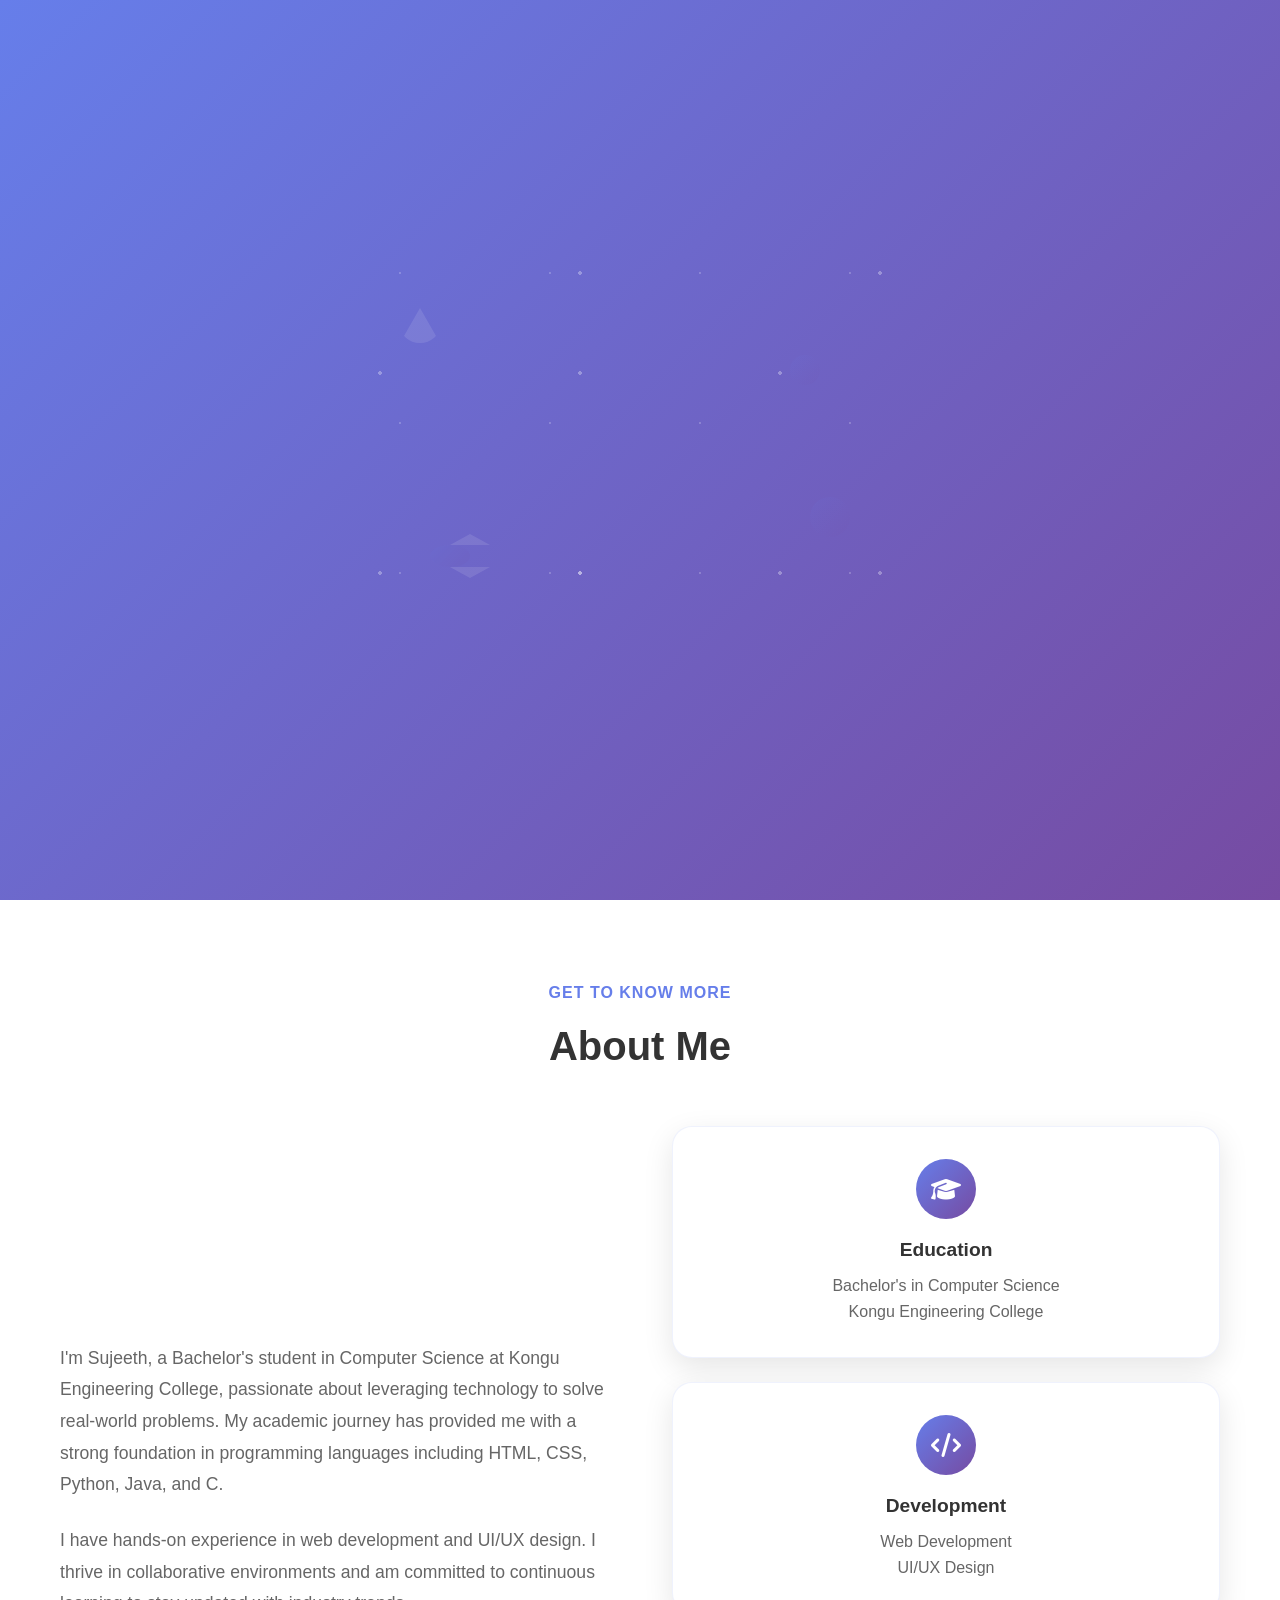
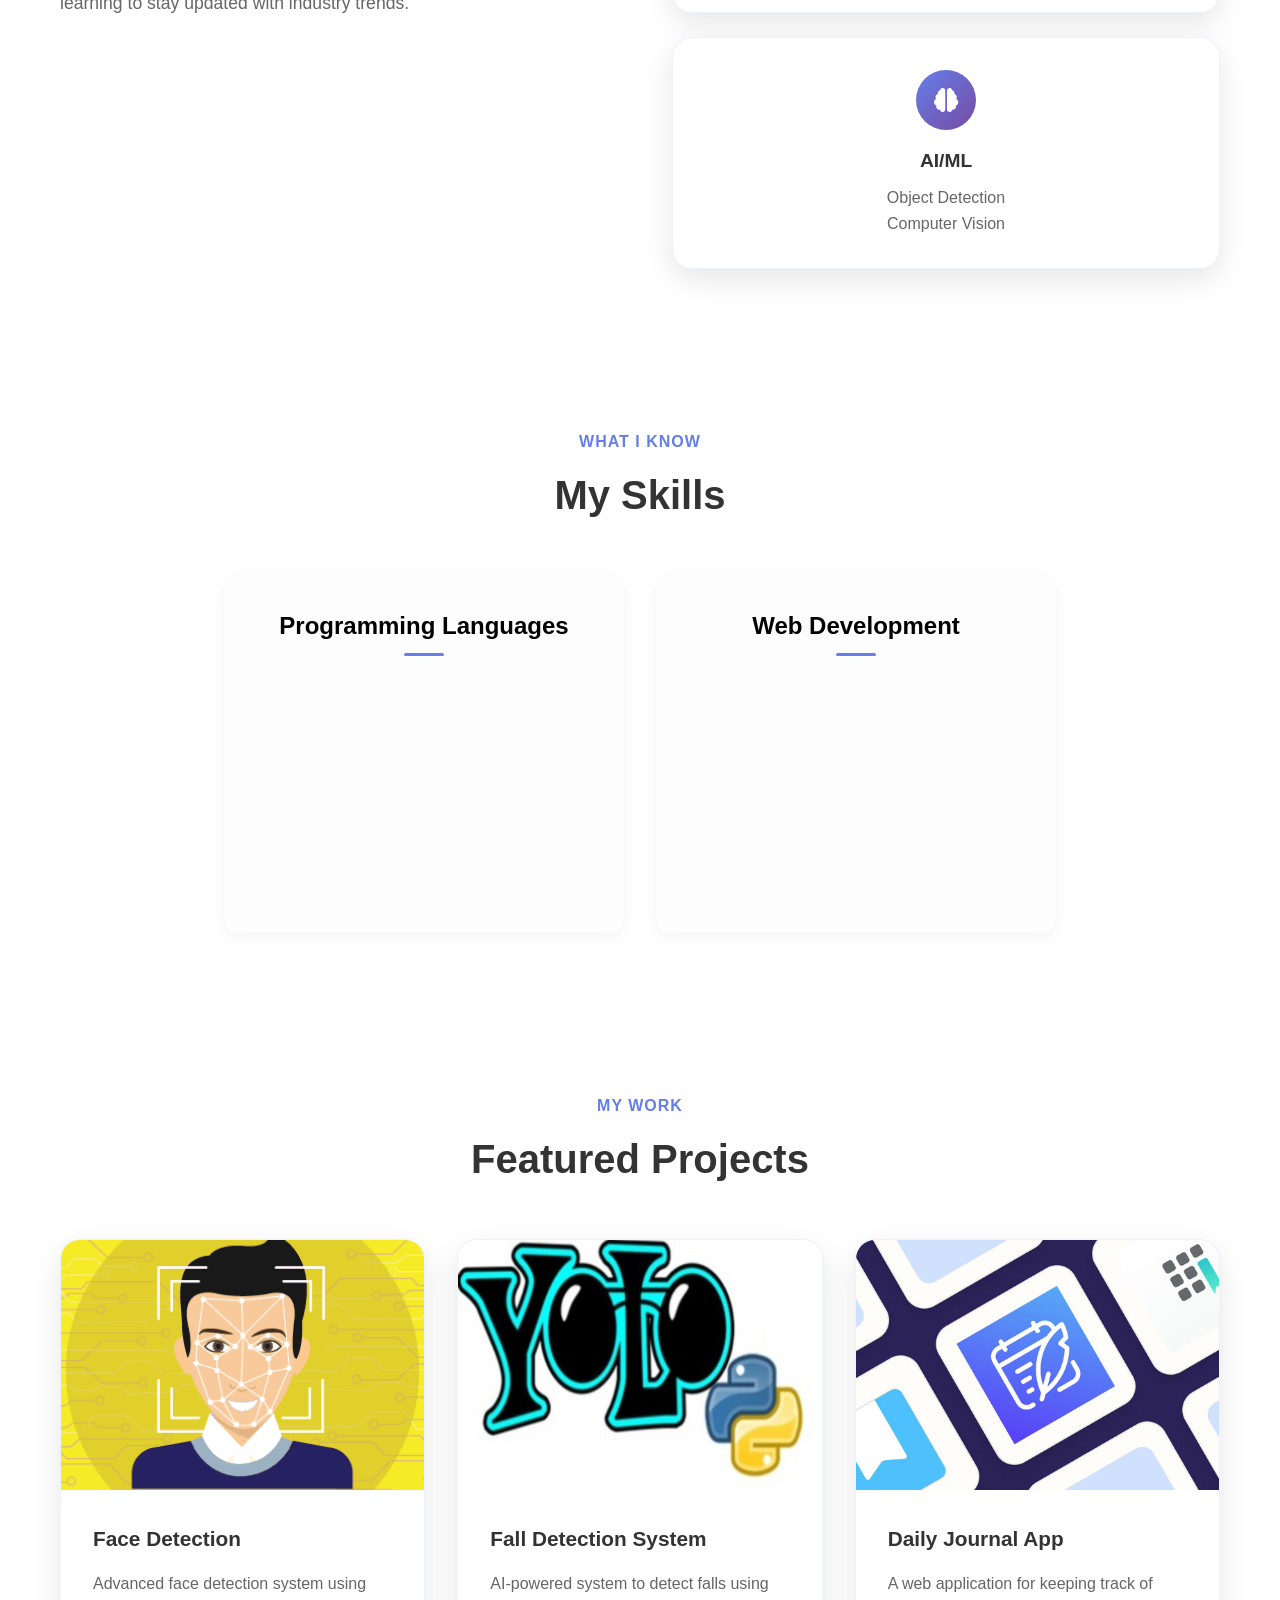
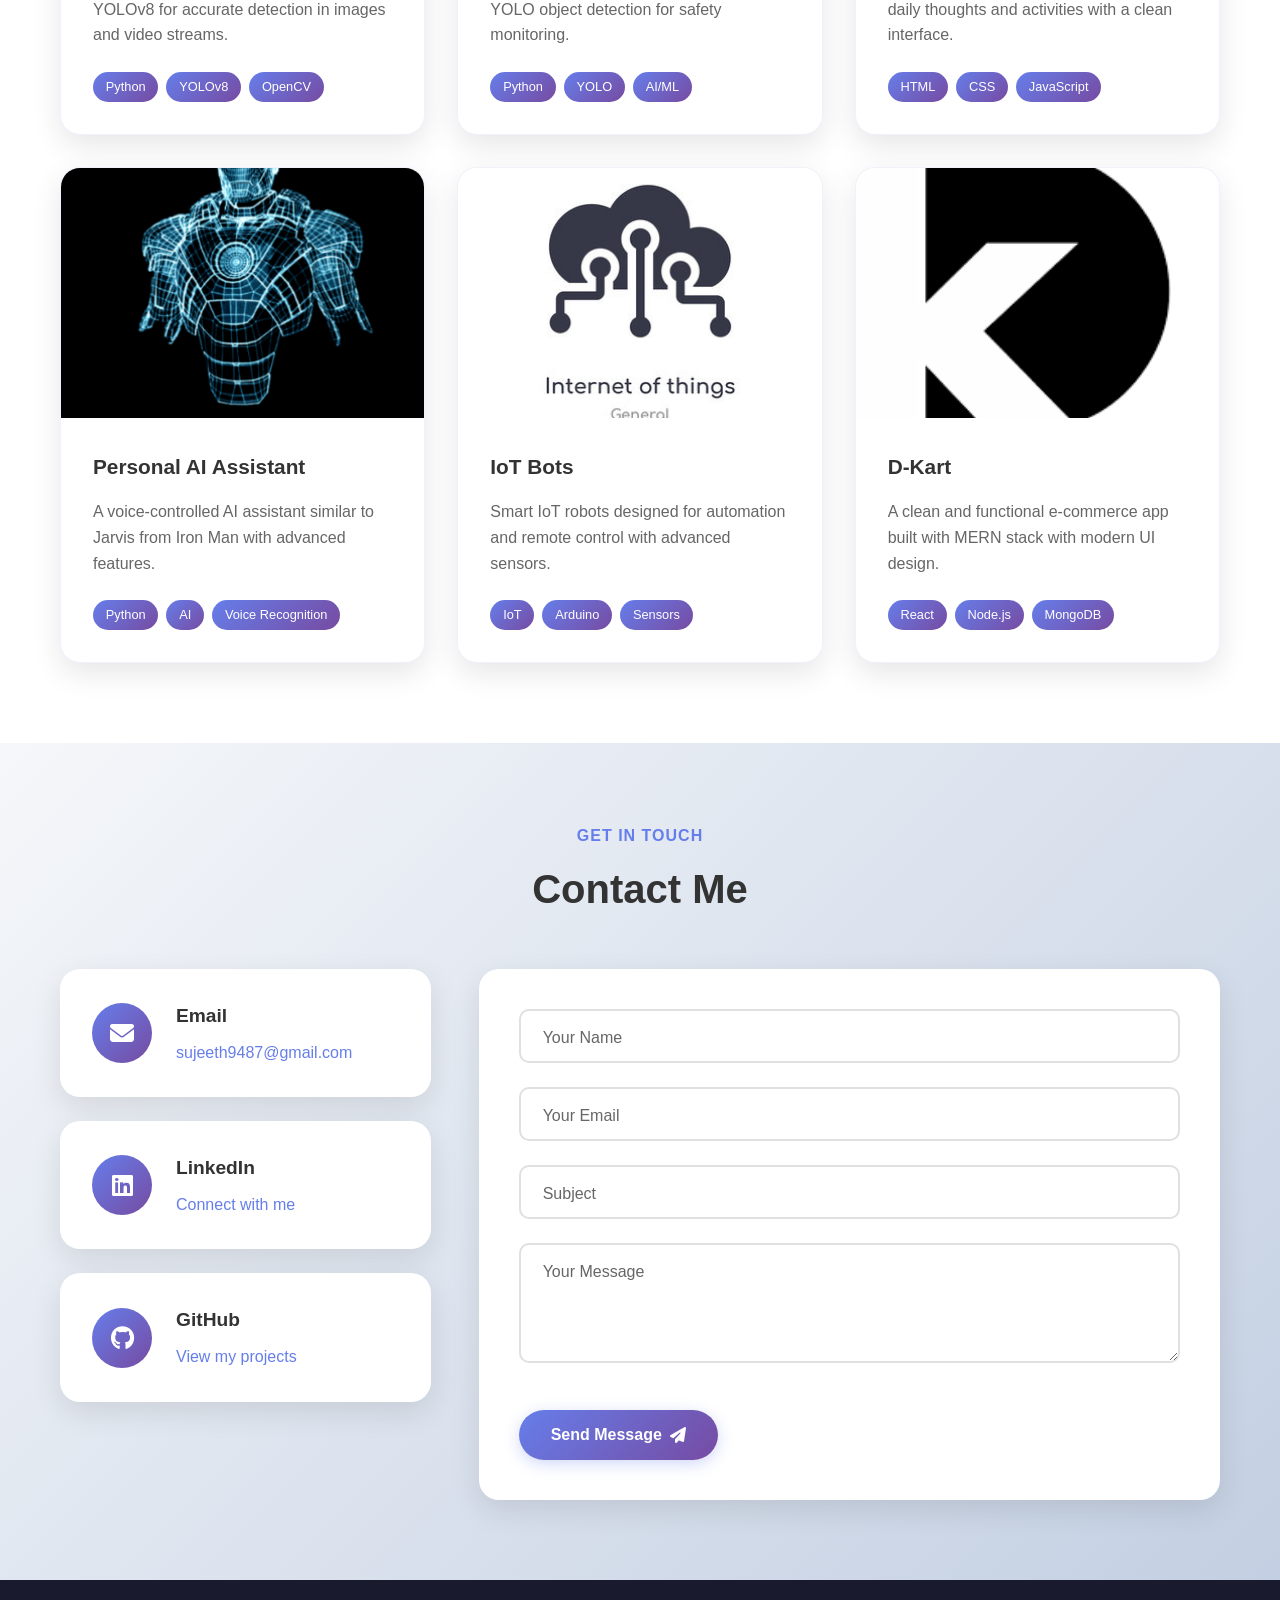
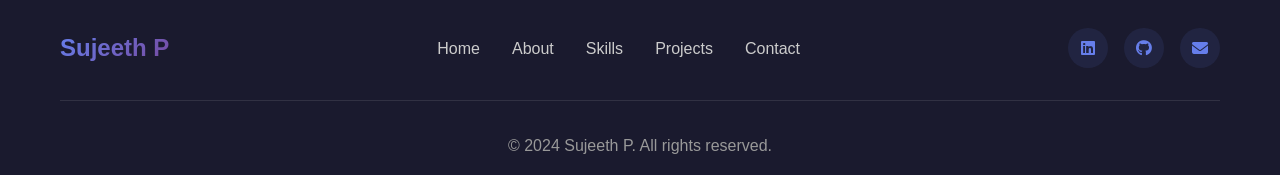
==== index_new.html @ c5cfa04b "UI modulation" ====
<!DOCTYPE html>
<html lang="en">
<head>
    <meta charset="UTF-8">
    <meta name="viewport" content="width=device-width, initial-scale=1.0">
    <title>Sujeeth P - Portfolio</title>
    <link href="https://cdnjs.cloudflare.com/ajax/libs/font-awesome/6.5.1/css/all.min.css" rel="stylesheet">
    <link href="https://cdnjs.cloudflare.com/ajax/libs/aos/2.3.4/aos.css" rel="stylesheet">
    <link rel="stylesheet" href="style_new.css">
</head>
<body>
    <!-- Enhanced Loading Screen -->
    <div class="loading-screen" id="loadingScreen">
        <div class="loader-container">
            <!-- Animated Background -->
            <div class="loader-bg">
                <div class="floating-particles"></div>
                <div class="geometric-shapes">
                    <div class="shape triangle"></div>
                    <div class="shape circle"></div>
                    <div class="shape square"></div>
                    <div class="shape hexagon"></div>
                </div>
            </div>
            
            <!-- Main Content -->
            <div class="loader-content">
                <!-- Profile Image with Animation -->
                <div class="loader-avatar">
                    <!-- <div class="avatar-ring"></div> -->
                    <div class="avatar-container">
                        <!-- <img src="https://camo.githubusercontent.com/4d9f5ecceb711eec6e2018f38a5677dc657c9738d4a65ba3b928c41c0a45b439/68747470733a2f2f6d69726f2e6d656469756d2e636f6d2f6d61782f313336302f302a37513379765349765f7430696f4a2d5a2e676966" alt="Sujeeth" class="avatar-img"> -->
                        <!-- <div class="avatar-glow"></div> -->
                    </div>
                </div>
                
                <!-- Typing Animation -->
                <div class="typing-container">
                    <div class="typing-line" data-text="Hello World!, I'm Sujeeth">
                        <span class="typed-text"></span>
                        <!-- <span class="cursor">|</span> -->
                    </div>
                    <!-- <div class="typing-line" data-text="I'm Sujeeth P">
                        <span class="typed-text"></span>
                        <span class="cursor"></span>
                    </div>
                    <div class="typing-line" data-text="Full Stack Developer & AI Enthusiast">
                        <span class="typed-text"></span>
                        <span class="cursor">|</span>
                    </div> -->
                </div>
                
                <!-- Progress Section -->
                <div class="loading-progress">
                    <div class="progress-text">
                        <span id="progressText">Initializing...</span>
                        <span id="progressPercent">0%</span>
                    </div>
                    <div class="progress-bar">
                        <div class="progress-fill" id="progressFill"></div>
                        <div class="progress-glow"></div>
                    </div>
                    <div class="loading-dots">
                        <span class="dot"></span>
                        <span class="dot"></span>
                        <span class="dot"></span>
                    </div>
                </div>
                
                <!-- Skills Preview -->
                <div class="skills-preview">
                    <div class="skill-item" data-delay="1000">
                        <!-- <i class="fab fa-react"></i>
                        <span>React</span> -->
                    </div>
                    <div class="skill-item" data-delay="1200">
                        <!-- <i class="fab fa-node-js"></i>
                        <span>Node.js</span> -->
                    </div>
                    <div class="skill-item" data-delay="1400">
                        <!-- <i class="fab fa-python"></i>
                        <span>Python</span> -->
                    </div>
                    <div class="skill-item" data-delay="1600">
                        <!-- <i class="fas fa-brain"></i>
                        <span>AI/ML</span> -->
                    </div>
                </div>
            </div>
            
            <!-- Enter Button - Removed for auto-redirect -->
            <!-- <div class="enter-button" id="enterButton">
                <button class="enter-btn">
                    <span>Enter Portfolio</span>
                    <i class="fas fa-arrow-right"></i>
                </button>
            </div> -->
        </div>
    </div>

    <!-- Navigation -->
    <nav class="navbar" id="navbar">
        <div class="nav-container">
            <div class="nav-logo">
                <span class="logo-text">Sujeeth</span>
               
            </div>
            <div class="nav-menu" id="navMenu">
                <a href="#home" class="nav-link active">Home</a>
                <a href="#about" class="nav-link">About</a>
                <a href="#skills" class="nav-link">Skills</a>
                <a href="#projects" class="nav-link">Projects</a>
                <a href="#contact" class="nav-link">Contact</a>
            </div>
            <div class="hamburger" id="hamburger">
                <span></span>
                <span></span>
                <span></span>
            </div>
        </div>
    </nav>

    <!-- Hero Section -->
    <section id="home" class="hero">
        <div class="hero-container">
            <div class="hero-content" data-aos="fade-up" data-aos-duration="1000">
                <h1 class="hero-title">
                    <span class="greeting">Hello, I'm</span>
                    <span class="name">Sujeeth P</span>
                </h1>
                <div class="hero-subtitle">
                    <span class="typed-text">I am a </span>
                    <span class="typewriter" id="typewriter"></span>
                </div>
                <p class="hero-description">
                    Computer technology  Student at Kongu Engineering College, passionate about technology 
                    to solve real-world problems through innovative web development and AI solutions.
                </p>
                <div class="hero-buttons">
                    <a href="assets/SujeethResume.pdf" target="_blank" class="btn btn-primary">
                        <i class="fas fa-download"></i>
                        Download Resume
                    </a>
                    <a href="#contact" class="btn btn-secondary">
                        <i class="fas fa-envelope"></i>
                        Get In Touch
                    </a>
                </div>
                <div class="hero-social">
                    <a href="https://www.linkedin.com/in/sujeeth-p-59490b312/" target="_blank" class="social-link">
                        <i class="fab fa-linkedin"></i>
                    </a>
                    <a href="https://github.com/Sujeeth-P/" target="_blank" class="social-link">
                        <i class="fab fa-github"></i>
                    </a>
                    <a href="mailto:sujeeth9487@gmail.com" class="social-link">
                        <i class="fas fa-envelope"></i>
                    </a>
                </div>
            </div>
            <div class="hero-image" data-aos="fade-left" data-aos-duration="1000" data-aos-delay="200">
                <div class="image-container">
                    <img src="https://camo.githubusercontent.com/4d9f5ecceb711eec6e2018f38a5677dc657c9738d4a65ba3b928c41c0a45b439/68747470733a2f2f6d69726f2e6d656469756d2e636f6d2f6d61782f313336302f302a37513379765349765f7430696f4a2d5a2e676966" alt="Sujeeth Profile" class="profile-img" style="min-width: 450px;min-height: 450px; object-fit: cover; object-position: 70% 100%;">
                    <div class="floating-shapes">
                        <div class="shape shape-1"></div>
                        <div class="shape shape-2"></div>
                        <div class="shape shape-3"></div>
                    </div>
                </div>
            </div>
        </div>
        <div class="scroll-indicator">
            <div class="scroll-mouse">
                <div class="scroll-wheel"></div>
            </div>
            <span>Scroll Down</span>
        </div>
    </section>

    <!-- About Section -->
    <section id="about" class="about">
        <div class="container">
            <div class="section-header" data-aos="fade-up">
                <span class="section-subtitle">Get To Know More</span>
                <h2 class="section-title">About Me</h2>
            </div>
            <div class="about-content">
                <div class="about-text" data-aos="fade-right" data-aos-duration="800">
                    <p>
                        I'm Sujeeth, a Bachelor's student in Computer Science at Kongu Engineering College, 
                        passionate about leveraging technology to solve real-world problems. My academic journey 
                        has provided me with a strong foundation in programming languages including HTML, CSS, 
                        Python, Java, and C.
                    </p>
                    <p>
                        I have hands-on experience in web development and UI/UX design. I thrive in collaborative environments and am committed 
                        to continuous learning to stay updated with industry trends.
                    </p>
                    <div class="about-stats">
                        <div class="stat-item">
                            <!-- <span class="stat-number" data-count="6">0</span>
                            <span class="stat-label">Projects Completed</span> -->
                        </div>
                        <div class="stat-item">
                            <!-- <span class="stat-number" data-count="5">0</span>
                            <span class="stat-label">Programming Languages</span> -->
                        </div>
                        <div class="stat-item">
                            <!-- <span class="stat-number" data-count="2">0</span>
                            <span class="stat-label">Years of Learning</span> -->
                        </div>
                    </div>
                </div>
                <div class="about-cards" data-aos="fade-left" data-aos-duration="800">
                    <div class="about-card">
                        <div class="card-icon">
                            <i class="fas fa-graduation-cap"></i>
                        </div>
                        <h3>Education</h3>
                        <p>Bachelor's in Computer Science<br>Kongu Engineering College</p>
                    </div>
                    <div class="about-card">
                        <div class="card-icon">
                            <i class="fas fa-code"></i>
                        </div>
                        <h3>Development</h3>
                        <p>Web Development<br>UI/UX Design</p>
                    </div>
                    <div class="about-card">
                        <div class="card-icon">
                            <i class="fas fa-brain"></i>
                        </div>
                        <h3>AI/ML</h3>
                        <p>Object Detection<br>Computer Vision</p>
                    </div>
                </div>
            </div>
        </div>
    </section>

    <!-- Skills Section -->
    <section id="skills" class="skills">
        <div class="container">
            <div class="section-header" data-aos="fade-up">
                <span class="section-subtitle">What I Know</span>
                <h2 class="section-title">My Skills</h2>
            </div>
            <div class="skills-content">
  <div class="skills-category">
    <h3>Programming Languages</h3>
    <div class="skill-item">
      <div class="skill-header">
        <span style="color: black; font-weight: bold;">C</span> 
      </div>
      <div class="skill-bar">
        <div class="skill-progress" data-width="85"></div>
      </div>
    </div>
    <div class="skill-item">
      <div class="skill-header">
        <span style="color: black; font-weight: bold;">Java</span> 
      </div>
      <div class="skill-bar">
        <div class="skill-progress" data-width="85"></div>
      </div>
    </div>
    <div class="skill-item">
      <div class="skill-header">
        <span style="color: black; font-weight: bold;">Python</span> 
      </div>
      <div class="skill-bar">
        <div class="skill-progress" data-width="80"></div>
      </div>
    </div>
  </div>

  <div class="skills-category">
    <h3>Web Development</h3>
    <div class="skill-item">
      <div class="skill-header">
        <span style="color: black; font-weight: bold;">HTML </span>      </div>
      <div class="skill-bar">
        <div class="skill-progress" data-width="90"></div>
      </div>
    </div>
    <div class="skill-item">
      <div class="skill-header">
        <span style="color: black; font-weight: bold;">CSS</span>
      </div>
      <div class="skill-bar">
        <div class="skill-progress" data-width="85"></div>
      </div>
    </div>
    <div class="skill-item">
      <div class="skill-header">
        <span style="color: black; font-weight: bold;" >UI/UX Design</span>
      </div>
      <div class="skill-bar">
        <div class="skill-progress" data-width="70"></div>
      </div>
    </div>
  </div>
</div>

        </div>
    </section>

    <!-- Projects Section -->
    <section id="projects" class="projects">
        <div class="container">
            <div class="section-header" data-aos="fade-up">
                <span class="section-subtitle">My Work</span>
                <h2 class="section-title">Featured Projects</h2>
            </div>
            <div class="projects-grid">
                <div class="project-card" data-aos="fade-up" data-aos-delay="100">
                    <div class="project-image">
                        <img src="assets/Face.png" alt="Face Detection Project">
                        <div class="project-overlay">
                            <a href="https://github.com/Sujeeth-P/YOLOv8-face-detection" target="_blank" class="project-link">
                                <i class="fab fa-github"></i>
                            </a>
                        </div>
                    </div>
                    <div class="project-content">
                        <h3>Face Detection</h3>
                        <p>Advanced face detection system using YOLOv8 for accurate detection in images and video streams.</p>
                        <div class="project-tech">
                            <span>Python</span>
                            <span>YOLOv8</span>
                            <span>OpenCV</span>
                        </div>
                    </div>
                </div>

                <div class="project-card" data-aos="fade-up" data-aos-delay="200">
                    <div class="project-image">
                        <img src="assets/fall(1).jpg" alt="Fall Detection Project">
                        <div class="project-overlay">
                            <a href="https://github.com/Sujeeth-P/Fall_detection_yolo" target="_blank" class="project-link">
                                <i class="fab fa-github"></i>
                            </a>
                        </div>
                    </div>
                    <div class="project-content">
                        <h3>Fall Detection System</h3>
                        <p>AI-powered system to detect falls using YOLO object detection for safety monitoring.</p>
                        <div class="project-tech">
                            <span>Python</span>
                            <span>YOLO</span>
                            <span>AI/ML</span>
                        </div>
                    </div>
                </div>

                <div class="project-card" data-aos="fade-up" data-aos-delay="300">
                    <div class="project-image">
                        <img src="assets/daily_journal.jpg" alt="Daily Journal App">
                        <div class="project-overlay">
                            <a href="https://github.com/Sujeeth-P/Daily-journal-application" target="_blank" class="project-link">
                                <i class="fab fa-github"></i>
                            </a>
                        </div>
                    </div>
                    <div class="project-content">
                        <h3>Daily Journal App</h3>
                        <p>A web application for keeping track of daily thoughts and activities with a clean interface.</p>
                        <div class="project-tech">
                            <span>HTML</span>
                            <span>CSS</span>
                            <span>JavaScript</span>
                        </div>
                    </div>
                </div>

                <div class="project-card" data-aos="fade-up" data-aos-delay="400">
                    <div class="project-image">
                        <img src="assets/jarvis.png" alt="Personal AI Assistant">
                        <div class="project-overlay">
                            <a href="https://github.com/Sujeeth-P/My-personal-jarvis" target="_blank" class="project-link">
                                <i class="fab fa-github"></i>
                            </a>
                        </div>
                    </div>
                    <div class="project-content">
                        <h3>Personal AI Assistant</h3>
                        <p>A voice-controlled AI assistant similar to Jarvis from Iron Man with advanced features.</p>
                        <div class="project-tech">
                            <span>Python</span>
                            <span>AI</span>
                            <span>Voice Recognition</span>
                        </div>
                    </div>
                </div>

                <div class="project-card" data-aos="fade-up" data-aos-delay="500">
                    <div class="project-image">
                        <img src="assets/360_F_265120140_JDrtS8mCEkykjnmn9h56ziLi5TWz5jFE.jpg" alt="IoT Bots">
                        <div class="project-overlay">
                            <a href="https://github.com/Sujeeth-P/IOT-bots" target="_blank" class="project-link">
                                <i class="fab fa-github"></i>
                            </a>
                        </div>
                    </div>
                    <div class="project-content">
                        <h3>IoT Bots</h3>
                        <p>Smart IoT robots designed for automation and remote control with advanced sensors.</p>
                        <div class="project-tech">
                            <span>IoT</span>
                            <span>Arduino</span>
                            <span>Sensors</span>
                        </div>
                    </div>
                </div>

                <div class="project-card" data-aos="fade-up" data-aos-delay="600">
                    <div class="project-image">
                        <img src="assets/dkart.png" alt="D-Kart">
                        <div class="project-overlay">
                            <a href="https://github.com/Sujeeth-P/Dkart_client.git" target="_blank" class="project-link">
                                <i class="fab fa-github"></i>
                            </a>
                        </div>
                    </div>
                    <div class="project-content">
                        <h3>D-Kart</h3>
                        <p>A clean and functional e-commerce app built with MERN stack with modern UI design.</p>
                        <div class="project-tech">
                            <span>React</span>
                            <span>Node.js</span>
                            <span>MongoDB</span>
                        </div>
                    </div>
                </div>
            </div>
        </div>
    </section>

    <!-- Contact Section -->
    <section id="contact" class="contact">
        <div class="container">
            <div class="section-header" data-aos="fade-up">
                <span class="section-subtitle">Get In Touch</span>
                <h2 class="section-title">Contact Me</h2>
            </div>
            <div class="contact-content">
                <div class="contact-info" data-aos="fade-right" data-aos-duration="800">
                    <div class="contact-card">
                        <div class="contact-icon">
                            <i class="fas fa-envelope"></i>
                        </div>
                        <div class="contact-details">
                            <h3>Email</h3>
                            <a href="mailto:sujeeth9487@gmail.com">sujeeth9487@gmail.com</a>
                        </div>
                    </div>
                    
                    <div class="contact-card">
                        <div class="contact-icon">
                            <i class="fab fa-linkedin"></i>
                        </div>
                        <div class="contact-details">
                            <h3>LinkedIn</h3>
                            <a href="https://www.linkedin.com/in/sujeeth-p-59490b312/" target="_blank">Connect with me</a>
                        </div>
                    </div>
                    
                    <div class="contact-card">
                        <div class="contact-icon">
                            <i class="fab fa-github"></i>
                        </div>
                        <div class="contact-details">
                            <h3>GitHub</h3>
                            <a href="https://github.com/Sujeeth-P/" target="_blank">View my projects</a>
                        </div>
                    </div>
                </div>
                
                <div class="contact-form-container" data-aos="fade-left" data-aos-duration="800">
                    <form class="contact-form" action="https://api.web3forms.com/submit" method="POST">
                        <input type="hidden" name="access_key" value="3725cb30-ed5a-4406-b3d8-236d8570b25c">
                        
                        <div class="form-group">
                            <input type="text" name="name" required>
                            <label>Your Name</label>
                        </div>
                        
                        <div class="form-group">
                            <input type="email" name="email" required>
                            <label>Your Email</label>
                        </div>
                        
                        <div class="form-group">
                            <input type="text" name="subject" required>
                            <label>Subject</label>
                        </div>
                        
                        <div class="form-group">
                            <textarea name="message" required></textarea>
                            <label>Your Message</label>
                        </div>
                        
                        <button type="submit" class="btn btn-primary">
                            <span>Send Message</span>
                            <i class="fas fa-paper-plane"></i>
                        </button>
                    </form>
                </div>
            </div>
        </div>
    </section>

    <!-- Footer -->
    <footer class="footer">
        <div class="container">
            <div class="footer-content">
                <div class="footer-logo">
                    <span>Sujeeth P</span>
                </div>
                <div class="footer-links">
                    <a href="#home">Home</a>
                    <a href="#about">About</a>
                    <a href="#skills">Skills</a>
                    <a href="#projects">Projects</a>
                    <a href="#contact">Contact</a>
                </div>
                <div class="footer-social">
                    <a href="https://www.linkedin.com/in/sujeeth-p-59490b312/" target="_blank">
                        <i class="fab fa-linkedin"></i>
                    </a>
                    <a href="https://github.com/Sujeeth-P/" target="_blank">
                        <i class="fab fa-github"></i>
                    </a>
                    <a href="mailto:sujeeth9487@gmail.com">
                        <i class="fas fa-envelope"></i>
                    </a>
                </div>
            </div>
            <div class="footer-bottom">
                <p>&copy; 2024 Sujeeth P. All rights reserved.</p>
            </div>
        </div>
    </footer>

    <!-- Scroll to Top Button -->
    <button class="scroll-to-top" id="scrollToTop">
        <i class="fas fa-arrow-up"></i>
    </button>

    <!-- Scripts -->
    <script src="https://cdnjs.cloudflare.com/ajax/libs/aos/2.3.4/aos.js"></script>
    <script src="script_new.js"></script>
</body>
</html>
---- style_new.css ----
/* Reset and Base Styles */
* {
    margin: 0;
    padding: 0;
    box-sizing: border-box;
}

body {
    font-family: 'Inter', -apple-system, BlinkMacSystemFont, 'Segoe UI', Roboto, sans-serif;
    line-height: 1.6;
    color: #333;
    overflow-x: hidden;
    overflow-y: hidden; /* Prevent scrolling during loading */
}

.container {
    max-width: 1200px;
    margin: 0 auto;
    padding: 0 20px;
}

/* Enhanced Loading Screen */
.loading-screen {
    position: fixed;
    top: 0;
    left: 0;
    width: 100%;
    height: 100%;
    background: linear-gradient(135deg, #667eea 0%, #764ba2 50%, #667eea 100%);
    background-size: 200% 200%;
    animation: gradientShift 6s ease infinite;
    display: flex;
    justify-content: center;
    align-items: center;
    z-index: 9999;
    transition: all 0.8s cubic-bezier(0.4, 0, 0.2, 1);
    overflow: hidden;
    /* Mobile optimizations */
    -webkit-overflow-scrolling: touch;
    -webkit-user-select: none;
    -moz-user-select: none;
    -ms-user-select: none;
    user-select: none;
    -webkit-tap-highlight-color: transparent;
}

.loading-screen.hidden {
    opacity: 0;
    visibility: hidden;
    transform: scale(1.1);
}

@keyframes gradientShift {
    0%, 100% { background-position: 0% 50%; }
    50% { background-position: 100% 50%; }
}

.loader-container {
    position: relative;
    width: 100%;
    max-width: 600px;
    text-align: center;
    padding: 2rem;
}

/* Animated Background */
.loader-bg {
    position: absolute;
    top: 0;
    left: 0;
    width: 100%;
    height: 100%;
    overflow: hidden;
    z-index: -1;
}

.floating-particles {
    position: absolute;
    width: 100%;
    height: 100%;
    background-image: 
        radial-gradient(circle at 20% 80%, rgba(255, 255, 255, 0.3) 2px, transparent 2px),
        radial-gradient(circle at 80% 20%, rgba(255, 255, 255, 0.3) 2px, transparent 2px),
        radial-gradient(circle at 40% 40%, rgba(255, 255, 255, 0.2) 1px, transparent 1px);
    background-size: 200px 200px, 300px 300px, 150px 150px;
    animation: particleFloat 20s linear infinite;
}

@keyframes particleFloat {
    0% { transform: translateY(0) rotate(0deg); }
    100% { transform: translateY(-100vh) rotate(360deg); }
}

.geometric-shapes {
    position: absolute;
    width: 100%;
    height: 100%;
}

.shape {
    position: absolute;
    opacity: 0.1;
    animation: shapeFloat 8s ease-in-out infinite;
}

.triangle {
    width: 0;
    height: 0;
    border-left: 20px solid transparent;
    border-right: 20px solid transparent;
    border-bottom: 35px solid white;
    top: 20%;
    left: 10%;
    animation-delay: 0s;
}

.circle {
    width: 40px;
    height: 40px;
    border-radius: 50%;
    background: white;
    top: 60%;
    right: 15%;
    animation-delay: 2s;
}

.square {
    width: 30px;
    height: 30px;
    background: white;
    top: 30%;
    right: 20%;
    animation-delay: 4s;
}

.hexagon {
    width: 40px;
    height: 22px;
    background: white;
    position: relative;
    top: 70%;
    left: 15%;
    animation-delay: 6s;
}

.hexagon:before,
.hexagon:after {
    content: "";
    position: absolute;
    width: 0;
    border-left: 20px solid transparent;
    border-right: 20px solid transparent;
}

.hexagon:before {
    bottom: 100%;
    border-bottom: 11px solid white;
}

.hexagon:after {
    top: 100%;
    border-top: 11px solid white;
}

@keyframes shapeFloat {
    0%, 100% { transform: translateY(0) rotate(0deg); }
    50% { transform: translateY(-20px) rotate(180deg); }
}

/* Profile Avatar */
.loader-avatar {
    position: relative;
    width: 120px;
    height: 120px;
    margin: 0 auto 2rem;
}

.avatar-ring {
    position: absolute;
    top: -10px;
    left: -10px;
    right: -10px;
    bottom: -10px;
    border: 3px solid transparent;
    border-radius: 50%;
    background: linear-gradient(45deg, #fff, transparent, #fff) border-box;
    mask: linear-gradient(#fff 0 0) padding-box, linear-gradient(#fff 0 0);
    mask-composite: subtract;
    animation: ringRotate 3s linear infinite;
}

@keyframes ringRotate {
    0% { transform: rotate(0deg); }
    100% { transform: rotate(360deg); }
}

.avatar-container {
    position: relative;
    width: 100%;
    height: 100%;
    /* border-radius: 50%;
    overflow: hidden;
    background: rgba(255, 255, 255, 0.1);
    backdrop-filter: blur(10px);
    border: 2px solid rgba(255, 255, 255, 0.3); */
}

.avatar-img {
    width: 100%;
    height: 100%;
    object-fit: cover;
    border-radius: 50%;
    filter: brightness(1.1) contrast(1.1);
}

.avatar-glow {
    position: absolute;
    top: 0;
    left: 0;
    width: 100%;
    height: 100%;
    border-radius: 50%;
    background: radial-gradient(circle, rgba(255, 255, 255, 0.3) 0%, transparent 70%);
    animation: glowPulse 2s ease-in-out infinite;
}

@keyframes glowPulse {
    0%, 100% { opacity: 0.5; transform: scale(1); }
    50% { opacity: 1; transform: scale(1.05); }
}

/* Typing Animation */
.typing-container {
    margin-bottom: 3rem;
}

.typing-line {
    font-size: 2.5rem;
    font-weight: 700;
    color: white;
    margin-bottom: 0.5rem;
    min-height: 3rem;
    display: flex;
    align-items: center;
    justify-content: center;
    opacity: 0;
    transform: translateY(20px);
}

.typing-line.active {
    animation: fadeInUp 0.5s ease forwards;
}

@keyframes fadeInUp {
    to {
        opacity: 1;
        transform: translateY(0);
    }
}

.typed-text {
    overflow: hidden;
    border-right: 3px solid white;
    white-space: nowrap;
    animation: typing 0.5s steps(40, end), blink-caret 1s step-end infinite;
}

.cursor {
    display: inline-block;
    animation: blink 1s infinite;
    font-weight: 400;
    margin-left: 2px;
}

@keyframes typing {
    from { width: 0; }
    to { width: 100%; }
}

@keyframes blink {
    0%, 50% { opacity: 1; }
    51%, 100% { opacity: 0; }
}

/* Progress Section */
.loading-progress {
    margin-bottom: 2rem;
    opacity: 0;
    transform: translateY(20px);
    transition: all 0.5s ease;
}

.loading-progress.active {
    opacity: 1;
    transform: translateY(0);
}

.progress-text {
    display: flex;
    justify-content: space-between;
    align-items: center;
    margin-bottom: 1rem;
    color: white;
    font-size: 1.1rem;
    font-weight: 500;
}

.progress-bar {
    position: relative;
    width: 100%;
    height: 6px;
    background: rgba(255, 255, 255, 0.2);
    border-radius: 3px;
    overflow: hidden;
    margin-bottom: 1rem;
}

.progress-fill {
    height: 100%;
    background: linear-gradient(90deg, #fff, #f0f0f0, #fff);
    background-size: 200% 100%;
    border-radius: 3px;
    width: 0%;
    transition: width 0.3s ease;
    animation: progressShine 1.5s ease-in-out infinite;
}

.progress-glow {
    position: absolute;
    top: 0;
    left: 0;
    height: 100%;
    width: 30px;
    background: linear-gradient(90deg, transparent, rgba(255, 255, 255, 0.8), transparent);
    animation: progressGlow 2s ease-in-out infinite;
    opacity: 0;
}

.progress-fill:not([style*="width: 0"]) + .progress-glow {
    opacity: 1;
}

@keyframes progressShine {
    0% { background-position: -200% 0; }
    100% { background-position: 200% 0; }
}

@keyframes progressGlow {
    0% { transform: translateX(-100%); }
    100% { transform: translateX(300%); }
}

.loading-dots {
    display: flex;
    justify-content: center;
    gap: 8px;
}

.dot {
    width: 8px;
    height: 8px;
    border-radius: 50%;
    background: white;
    animation: dotPulse 1.4s ease-in-out infinite both;
}

.dot:nth-child(1) { animation-delay: -0.32s; }
.dot:nth-child(2) { animation-delay: -0.16s; }
.dot:nth-child(3) { animation-delay: 0s; }

@keyframes dotPulse {
    0%, 80%, 100% { transform: scale(0.8); opacity: 0.5; }
    40% { transform: scale(1.2); opacity: 1; }
}

/* Skills Preview */
.skills-preview {
    display: flex;
    justify-content: center;
    gap: 2rem;
    margin-bottom: 2rem;
    flex-wrap: wrap;
}

.skill-item {
    display: flex;
    flex-direction: column;
    align-items: center;
    gap: 0.5rem;
    color: white;
    opacity: 0;
    transform: translateY(20px) scale(0.8);
    transition: all 0.5s ease;
}

.skill-item.active {
    opacity: 1;
    transform: translateY(0) scale(1);
}

.skill-item i {
    font-size: 2rem;
    background: rgba(255, 255, 255, 0.1);
    padding: 1rem;
    border-radius: 50%;
    backdrop-filter: blur(10px);
    border: 1px solid rgba(255, 255, 255, 0.2);
    transition: all 0.3s ease;
}

.skill-item:hover i {
    background: rgba(255, 255, 255, 0.2);
    transform: translateY(-5px);
}

.skill-item span {
    font-size: 0.9rem;
    font-weight: 500;
    text-transform: uppercase;
    letter-spacing: 1px;
}

/* Enter Button */
.enter-button {
    opacity: 0;
    transform: translateY(20px);
    transition: all 0.5s ease;
}

.enter-button.active {
    opacity: 1;
    transform: translateY(0);
}

.enter-btn {
    position: relative;
    background: rgba(255, 255, 255, 0.1);
    border: 2px solid rgba(255, 255, 255, 0.3);
    color: white;
    padding: 1rem 2rem;
    border-radius: 50px;
    font-size: 1.1rem;
    font-weight: 600;
    cursor: pointer;
    backdrop-filter: blur(10px);
    transition: all 0.3s ease;
    display: flex;
    align-items: center;
    gap: 0.8rem;
    overflow: hidden;
}

.enter-btn:hover {
    background: rgba(255, 255, 255, 0.2);
    border-color: rgba(255, 255, 255, 0.5);
    transform: translateY(-2px);
    box-shadow: 0 10px 30px rgba(0, 0, 0, 0.3);
}

.enter-btn::before {
    content: '';
    position: absolute;
    top: 0;
    left: -100%;
    width: 100%;
    height: 100%;
    background: linear-gradient(90deg, transparent, rgba(255, 255, 255, 0.2), transparent);
    transition: left 0.5s ease;
}

.enter-btn:hover::before {
    left: 100%;
}

.enter-btn i {
    transition: transform 0.3s ease;
}

.enter-btn:hover i {
    transform: translateX(5px);
}

/* Responsive Design */
@media (max-width: 768px) {
    /* Hide loading screen on mobile devices */
    .loading-screen {
        display: none !important;
    }
    
    /* Ensure body can scroll on mobile */
    body {
        overflow-y: auto !important;
    }
    
    .loader-container {
        padding: 2rem 1rem;
    }
    
    .typing-line {
        font-size: 1.8rem;
        margin-bottom: 0.3rem;
    }
    
    .loader-avatar {
        width: 100px;
        height: 100px;
        margin-bottom: 1.5rem;
    }
    
    .skills-preview {
        gap: 1rem;
        margin-bottom: 1.5rem;
    }
    
    .skill-item i {
        font-size: 1.5rem;
        padding: 0.8rem;
    }
    
    .skill-item span {
        font-size: 0.8rem;
    }
    
    .progress-text {
        font-size: 0.9rem;
        margin-bottom: 0.8rem;
    }
    
    .progress-bar {
        height: 6px;
        margin-bottom: 1rem;
    }
    
    .loading-dots {
        gap: 0.4rem;
    }
    
    .floating-particles {
        opacity: 0.3;
    }
}

@media (max-width: 480px) {
    /* Hide loading screen on small mobile devices */
    .loading-screen {
        display: none !important;
    }
    
    /* Ensure body can scroll on small mobile */
    body {
        overflow-y: auto !important;
    }
    
    .loader-container {
        padding: 1.5rem 1rem;
    }
    
    .typing-line {
        font-size: 1.4rem;
        margin-bottom: 0.2rem;
        min-height: 2rem;
    }
    
    .loader-avatar {
        width: 80px;
        height: 80px;
        margin-bottom: 1rem;
    }
    
    .skills-preview {
        gap: 0.8rem;
        margin-bottom: 1rem;
    }
    
    .skill-item {
        gap: 0.3rem;
    }
    
    .skill-item i {
        font-size: 1.2rem;
        padding: 0.6rem;
    }
    
    .skill-item span {
        font-size: 0.7rem;
    }
    
    .progress-text {
        font-size: 0.8rem;
        margin-bottom: 0.6rem;
        flex-direction: column;
        gap: 0.2rem;
    }
    
    .progress-text span {
        text-align: center;
    }
    
    .progress-bar {
        height: 4px;
        margin-bottom: 0.8rem;
    }
    
    .loading-dots .dot {
        width: 6px;
        height: 6px;
    }
    
    .geometric-shapes .shape {
        opacity: 0.2;
    }
    
    /* Optimize animations for mobile */
    .typing-container {
        margin-bottom: 1.5rem;
    }
    
    .loading-progress {
        margin-bottom: 1rem;
    }
}

/* Navigation */
.navbar {
    position: fixed;
    top: 0;
    width: 100%;
    background: rgba(255, 255, 255, 0.95);
    backdrop-filter: blur(20px);
    z-index: 1000;
    transition: all 0.3s ease;
    border-bottom: 1px solid rgba(255, 255, 255, 0.1);
}

.navbar.scrolled {
    background: rgba(255, 255, 255, 0.98);
    box-shadow: 0 2px 20px rgba(0, 0, 0, 0.1);
}

.nav-container {
    display: flex;
    justify-content: space-between;
    align-items: center;
    padding: 1rem 2rem;
    max-width: 1200px;
    margin: 0 auto;
}

.nav-logo {
    display: flex;
    align-items: center;
    gap: 0.5rem;
}

.logo-text {
    font-size: 1.5rem;
    font-weight: 700;
    background: linear-gradient(135deg, #667eea 0%, #764ba2 100%);
    -webkit-background-clip: text;
    background-clip: text;
    -webkit-text-fill-color: transparent;
}

.logo-dot {
    width: 8px;
    height: 8px;
    background: linear-gradient(135deg, #667eea 0%, #764ba2 100%);
    border-radius: 50%;
    animation: pulse 2s ease-in-out infinite;
}

@keyframes pulse {
    0%, 100% { transform: scale(1); opacity: 1; }
    50% { transform: scale(1.2); opacity: 0.7; }
}

.nav-menu {
    display: flex;
    gap: 2rem;
    list-style: none;
}

.nav-link {
    text-decoration: none;
    color: #333;
    font-weight: 500;
    position: relative;
    transition: all 0.3s ease;
}

.nav-link:hover,
.nav-link.active {
    color: #667eea;
}

.nav-link::after {
    content: '';
    position: absolute;
    width: 0;
    height: 2px;
    bottom: -5px;
    left: 0;
    background: linear-gradient(135deg, #667eea 0%, #764ba2 100%);
    transition: width 0.3s ease;
}

.nav-link:hover::after,
.nav-link.active::after {
    width: 100%;
}

.hamburger {
    display: none;
    flex-direction: column;
    cursor: pointer;
    gap: 4px;
}

.hamburger span {
    width: 25px;
    height: 3px;
    background: #333;
    transition: all 0.3s ease;
    border-radius: 2px;
}

/* Hero Section */
.hero {
    min-height: 100vh;
    display: flex;
    align-items: center;
    background: linear-gradient(135deg, #f5f7fa 0%, #c3cfe2 100%);
    position: relative;
    overflow: hidden;
}

.hero::before {
    content: '';
    position: absolute;
    top: 0;
    left: 0;
    width: 100%;
    height: 100%;
    background: url('data:image/svg+xml,<svg xmlns="http://www.w3.org/2000/svg" viewBox="0 0 100 100"><defs><pattern id="grain" width="100" height="100" patternUnits="userSpaceOnUse"><circle cx="50" cy="50" r="1" fill="%23ffffff" opacity="0.1"/></pattern></defs><rect width="100" height="100" fill="url(%23grain)"/></svg>');
    pointer-events: none;
}

.hero-container {
    display: grid;
    grid-template-columns: 1fr 1fr;
    gap: 4rem;
    align-items: center;
    max-width: 1200px;
    margin: 0 auto;
    padding: 0 2rem;
    position: relative;
    z-index: 1;
}

.hero-content {
    max-width: 600px;
}

.greeting {
    display: block;
    font-size: 1.2rem;
    color: #667eea;
    font-weight: 500;
    margin-bottom: 0.5rem;
    animation: fadeInUp 0.8s ease;
}

.name {
    display: block;
    font-size: 3.5rem;
    font-weight: 800;
    background: linear-gradient(135deg, #667eea 0%, #764ba2 100%);
    -webkit-background-clip: text;
    background-clip: text;
    -webkit-text-fill-color: transparent;
    line-height: 1.2;
    margin-bottom: 1rem;
    animation: fadeInUp 0.8s ease 0.2s both;
}

.hero-subtitle {
    font-size: 1.5rem;
    margin-bottom: 1.5rem;
    animation: fadeInUp 0.8s ease 0.4s both;
}

.typewriter {
    color: #667eea;
    font-weight: 600;
    border-right: 2px solid #667eea;
    animation: blink 1s infinite;
}

@keyframes blink {
    0%, 50% { border-color: #667eea; }
    51%, 100% { border-color: transparent; }
}

.hero-description {
    font-size: 1.1rem;
    color: #666;
    line-height: 1.7;
    margin-bottom: 2rem;
    animation: fadeInUp 0.8s ease 0.6s both;
}

.hero-buttons {
    display: flex;
    gap: 1rem;
    margin-bottom: 2rem;
    animation: fadeInUp 0.8s ease 0.8s both;
}

.btn {
    display: inline-flex;
    align-items: center;
    gap: 0.5rem;
    padding: 1rem 2rem;
    border: none;
    border-radius: 50px;
    text-decoration: none;
    font-weight: 600;
    font-size: 1rem;
    transition: all 0.3s ease;
    cursor: pointer;
    position: relative;
    overflow: hidden;
}

.btn-primary {
    background: linear-gradient(135deg, #667eea 0%, #764ba2 100%);
    color: white;
    box-shadow: 0 4px 15px rgba(102, 126, 234, 0.3);
}

.btn-primary:hover {
    transform: translateY(-2px);
    box-shadow: 0 8px 25px rgba(102, 126, 234, 0.4);
}

.btn-secondary {
    background: transparent;
    color: #667eea;
    border: 2px solid #667eea;
}

.btn-secondary:hover {
    background: #667eea;
    color: white;
    transform: translateY(-2px);
}

.hero-social {
    display: flex;
    gap: 1rem;
    animation: fadeInUp 0.8s ease 1s both;
}

.social-link {
    display: flex;
    align-items: center;
    justify-content: center;
    width: 50px;
    height: 50px;
    background: white;
    border-radius: 50%;
    color: #667eea;
    text-decoration: none;
    box-shadow: 0 4px 15px rgba(0, 0, 0, 0.1);
    transition: all 0.3s ease;
}

.social-link:hover {
    transform: translateY(-3px) scale(1.1);
    box-shadow: 0 8px 25px rgba(102, 126, 234, 0.3);
    background: linear-gradient(135deg, #667eea 0%, #764ba2 100%);
    color: white;
}

.hero-image {
    display: flex;
    justify-content: center;
    align-items: center;
    position: relative;
}

.image-container {
    position: relative;
    width: 400px;
    height: 400px;
}

.profile-img {
    width: 100%;
    height: 100%;
    object-fit: cover;
    border-radius: 50%;
    border: 8px solid white;
    box-shadow: 0 20px 40px rgba(0, 0, 0, 0.1);
    animation: float 6s ease-in-out infinite;
}

@keyframes float {
    0%, 100% { transform: translateY(0px); }
    50% { transform: translateY(-20px); }
}

.floating-shapes {
    position: absolute;
    top: 0;
    left: 0;
    width: 100%;
    height: 100%;
    pointer-events: none;
}

.shape {
    position: absolute;
    border-radius: 50%;
    background: linear-gradient(135deg, #667eea 0%, #764ba2 100%);
    opacity: 0.1;
    animation: floating 8s ease-in-out infinite;
}

.shape-1 {
    width: 80px;
    height: 80px;
    top: 10%;
    left: 10%;
    animation-delay: 0s;
}

.shape-2 {
    width: 60px;
    height: 60px;
    top: 60%;
    right: 10%;
    animation-delay: 2s;
}

.shape-3 {
    width: 100px;
    height: 100px;
    bottom: 10%;
    left: 60%;
    animation-delay: 4s;
}

@keyframes floating {
    0%, 100% { transform: translateY(0px) rotate(0deg); }
    33% { transform: translateY(-30px) rotate(120deg); }
    66% { transform: translateY(30px) rotate(240deg); }
}

.scroll-indicator {
    position: absolute;
    bottom: 2rem;
    left: 50%;
    transform: translateX(-50%);
    display: flex;
    flex-direction: column;
    align-items: center;
    gap: 0.5rem;
    color: #667eea;
    font-size: 0.9rem;
    animation: fadeInUp 0.8s ease 1.2s both;
}

.scroll-mouse {
    width: 24px;
    height: 40px;
    border: 2px solid #667eea;
    border-radius: 12px;
    position: relative;
}

.scroll-wheel {
    width: 2px;
    height: 8px;
    background: #667eea;
    border-radius: 1px;
    position: absolute;
    top: 6px;
    left: 50%;
    transform: translateX(-50%);
    animation: scroll-wheel 2s ease-in-out infinite;
}

@keyframes scroll-wheel {
    0%, 100% { transform: translateX(-50%) translateY(0); opacity: 1; }
    50% { transform: translateX(-50%) translateY(12px); opacity: 0.5; }
}

/* Section Styles */
section {
    padding: 5rem 0;
}

.section-header {
    text-align: center;
    margin-bottom: 3rem;
}

.section-subtitle {
    display: block;
    font-size: 1rem;
    color: #667eea;
    font-weight: 600;
    text-transform: uppercase;
    letter-spacing: 1px;
    margin-bottom: 0.5rem;
}

.section-title {
    font-size: 2.5rem;
    font-weight: 800;
    color: #333;
    margin-bottom: 1rem;
}

/* About Section */
.about {
    background: white;
}

.about-content {
    display: grid;
    grid-template-columns: 1fr 1fr;
    gap: 4rem;
    align-items: center;
}

.about-text p {
    font-size: 1.1rem;
    line-height: 1.8;
    color: #666;
    margin-bottom: 1.5rem;
}

.about-stats {
    display: grid;
    grid-template-columns: repeat(3, 1fr);
    gap: 2rem;
    margin-top: 2rem;
}

.stat-item {
    text-align: center;
}

.stat-number {
    display: block;
    font-size: 2.5rem;
    font-weight: 800;
    color: #667eea;
    margin-bottom: 0.5rem;
}

.stat-label {
    font-size: 0.9rem;
    color: #666;
    text-transform: uppercase;
    letter-spacing: 1px;
}

.about-cards {
    display: grid;
    gap: 1.5rem;
}

.about-card {
    background: white;
    padding: 2rem;
    border-radius: 20px;
    box-shadow: 0 10px 30px rgba(0, 0, 0, 0.1);
    text-align: center;
    transition: all 0.3s ease;
    border: 1px solid rgba(102, 126, 234, 0.1);
}

.about-card:hover {
    transform: translateY(-10px);
    box-shadow: 0 20px 40px rgba(102, 126, 234, 0.2);
}

.card-icon {
    width: 60px;
    height: 60px;
    background: linear-gradient(135deg, #667eea 0%, #764ba2 100%);
    border-radius: 50%;
    display: flex;
    align-items: center;
    justify-content: center;
    margin: 0 auto 1rem;
    color: white;
    font-size: 1.5rem;
}

.about-card h3 {
    font-size: 1.2rem;
    font-weight: 600;
    color: #333;
    margin-bottom: 0.5rem;
}

.about-card p {
    color: #666;
    line-height: 1.6;
}

/* Skills Section */
.skills-content {
  display: flex;
  gap: 2rem;
  flex-wrap: wrap;
  justify-content: center;
  color: black; 
}

.skills-category {
  background: #fdfdfd;
  padding: 2rem;
  border-radius: 15px;
  box-shadow: 0 4px 15px rgba(0,0,0,0.05);
  flex: 1 1 300px;
  max-width: 400px;
}

.skills-category h3 {
  text-align: center;
  font-size: 1.5rem;
  font-weight: bold;
  margin-bottom: 2rem;
  position: relative;
}

.skills-category h3::after {
  content: "";
  display: block;
  width: 40px;
  height: 3px;
  background-color: #667eea;
  margin: 0.5rem auto 0;
  border-radius: 2px;
}

.skill-item {
  margin-bottom: 1.5rem;
  /* background: #000; */
  display: flex;
  justify-content: flex-start;
  align-items: flex-start;
}

.skill-header {
  display: flex;
  /* background: #000; */
  justify-content: space-between;
  font-weight: bolder;
  margin-bottom: 0.5rem;
}

.skill-header span:last-child {
  color: #3b82f6;
  font-weight: bold;
  left: 10px;
}

.skill-bar {
  background: #211313;
  border-radius: 10px;
  height: 8px;
  display: flex;
  
  overflow: hidden;
   display: flex;
  justify-content: flex-start; 

}
/* 
.skill-progress {
  position: relative;
  width: 100%;
  height: 8px;
  background: #e5e7eb;
  color: black;
  border-radius: 10px;
  overflow: hidden;
  align-items: left;
} */

.skill-progress[data-width="85"] {
     width: 200px;
     height: 100px;
  background-color: #727289;
  border-radius: 4px;
color: black; }
.skill-progress[data-width="80"] { width: 180px;
     height: 100px;color: black;
  background-color: #727289;
  border-radius: 4px; }
.skill-progress[data-width="75"] { width: 100px;
     height: 100px;color: black;
  background-color: #727289;
  border-radius: 4px; }
.skill-progress[data-width="70"] { width: 150px;
     height: 100px;color: black;
  background-color: #727289;
  border-radius:4px;}
.skill-progress[data-width="90"] { width: 250px;
     height: 100px;color: black;
  background-color: #727289;
  border-radius: 4px; }

/* Projects Section */
.projects {
    background: white;
}

.projects-grid {
    display: grid;
    grid-template-columns: repeat(auto-fit, minmax(350px, 1fr));
    gap: 2rem;
}

.project-card {
    background: white;
    border-radius: 20px;
    overflow: hidden;
    box-shadow: 0 10px 30px rgba(0, 0, 0, 0.1);
    transition: all 0.3s ease;
    border: 1px solid rgba(102, 126, 234, 0.1);
}

.project-card:hover {
    transform: translateY(-10px);
    box-shadow: 0 20px 40px rgba(102, 126, 234, 0.2);
}

.project-image {
    position: relative;
    height: 250px;
    overflow: hidden;
}

.project-image img {
    width: 100%;
    height: 100%;
    object-fit: cover;
    transition: transform 0.3s ease;
}

.project-card:hover .project-image img {
    transform: scale(1.1);
}

.project-overlay {
    position: absolute;
    top: 0;
    left: 0;
    width: 100%;
    height: 100%;
    background: rgba(102, 126, 234, 0.9);
    display: flex;
    align-items: center;
    justify-content: center;
    opacity: 0;
    transition: opacity 0.3s ease;
}

.project-card:hover .project-overlay {
    opacity: 1;
}

.project-link {
    display: flex;
    align-items: center;
    justify-content: center;
    width: 60px;
    height: 60px;
    background: white;
    border-radius: 50%;
    color: #667eea;
    text-decoration: none;
    font-size: 1.5rem;
    transition: all 0.3s ease;
}

.project-link:hover {
    transform: scale(1.1);
    background: #667eea;
    color: white;
}

.project-content {
    padding: 2rem;
}

.project-content h3 {
    font-size: 1.3rem;
    font-weight: 700;
    color: #333;
    margin-bottom: 1rem;
}

.project-content p {
    color: #666;
    line-height: 1.6;
    margin-bottom: 1.5rem;
}

.project-tech {
    display: flex;
    flex-wrap: wrap;
    gap: 0.5rem;
}

.project-tech span {
    padding: 0.3rem 0.8rem;
    background: linear-gradient(135deg, #667eea 0%, #764ba2 100%);
    color: white;
    border-radius: 15px;
    font-size: 0.8rem;
    font-weight: 500;
}

/* Contact Section */
.contact {
    background: linear-gradient(135deg, #f5f7fa 0%, #c3cfe2 100%);
}

.contact-content {
    display: grid;
    grid-template-columns: 1fr 2fr;
    gap: 3rem;
}

.contact-info {
    display: flex;
    flex-direction: column;
    gap: 1.5rem;
}

.contact-card {
    background: white;
    padding: 2rem;
    border-radius: 20px;
    box-shadow: 0 10px 30px rgba(0, 0, 0, 0.1);
    display: flex;
    align-items: center;
    gap: 1.5rem;
    transition: all 0.3s ease;
}

.contact-card:hover {
    transform: translateY(-5px);
    box-shadow: 0 15px 35px rgba(102, 126, 234, 0.2);
}

.contact-icon {
    width: 60px;
    height: 60px;
    background: linear-gradient(135deg, #667eea 0%, #764ba2 100%);
    border-radius: 50%;
    display: flex;
    align-items: center;
    justify-content: center;
    color: white;
    font-size: 1.5rem;
}

.contact-details h3 {
    font-size: 1.2rem;
    font-weight: 600;
    color: #333;
    margin-bottom: 0.5rem;
}

.contact-details a {
    color: #667eea;
    text-decoration: none;
    font-weight: 500;
    transition: color 0.3s ease;
}

.contact-details a:hover {
    color: #764ba2;
}

.contact-form-container {
    background: white;
    padding: 2.5rem;
    border-radius: 20px;
    box-shadow: 0 10px 30px rgba(0, 0, 0, 0.1);
}

.contact-form {
    display: flex;
    flex-direction: column;
    gap: 1.5rem;
}

.form-group {
    position: relative;
}

.form-group input,
.form-group textarea {
    width: 100%;
    padding: 1rem;
    border: 2px solid #e0e0e0;
    border-radius: 10px;
    font-size: 1rem;
    font-family: inherit;
    background: transparent;
    transition: all 0.3s ease;
    outline: none;
}

.form-group input:focus,
.form-group textarea:focus {
    border-color: #667eea;
    box-shadow: 0 0 0 3px rgba(102, 126, 234, 0.1);
}

.form-group label {
    position: absolute;
    top: 1rem;
    left: 1rem;
    color: #666;
    font-size: 1rem;
    pointer-events: none;
    transition: all 0.3s ease;
    background: white;
    padding: 0 0.5rem;
}

.form-group input:focus + label,
.form-group input:valid + label,
.form-group textarea:focus + label,
.form-group textarea:valid + label {
    top: -0.5rem;
    left: 0.5rem;
    font-size: 0.8rem;
    color: #667eea;
}

.form-group textarea {
    height: 120px;
    resize: vertical;
}

.contact-form .btn {
    align-self: flex-start;
    margin-top: 1rem;
}

/* Footer */
.footer {
    background: #1a1a2e;
    color: white;
    padding: 3rem 0 1rem;
}

.footer-content {
    display: flex;
    justify-content: space-between;
    align-items: center;
    margin-bottom: 2rem;
}

.footer-logo span {
    font-size: 1.5rem;
    font-weight: 700;
    background: linear-gradient(135deg, #667eea 0%, #764ba2 100%);
    -webkit-background-clip: text;
    background-clip: text;
    -webkit-text-fill-color: transparent;
}

.footer-links {
    display: flex;
    gap: 2rem;
}

.footer-links a {
    color: #ccc;
    text-decoration: none;
    transition: color 0.3s ease;
}

.footer-links a:hover {
    color: #667eea;
}

.footer-social {
    display: flex;
    gap: 1rem;
}

.footer-social a {
    display: flex;
    align-items: center;
    justify-content: center;
    width: 40px;
    height: 40px;
    background: rgba(102, 126, 234, 0.1);
    border-radius: 50%;
    color: #667eea;
    text-decoration: none;
    transition: all 0.3s ease;
}

.footer-social a:hover {
    background: #667eea;
    color: white;
    transform: translateY(-3px);
}

.footer-bottom {
    text-align: center;
    padding-top: 2rem;
    border-top: 1px solid rgba(255, 255, 255, 0.1);
    color: #999;
}

/* Scroll to Top Button */
.scroll-to-top {
    position: fixed;
    bottom: 2rem;
    right: 2rem;
    width: 50px;
    height: 50px;
    background: linear-gradient(135deg, #667eea 0%, #764ba2 100%);
    border: none;
    border-radius: 50%;
    color: white;
    font-size: 1.2rem;
    cursor: pointer;
    opacity: 0;
    visibility: hidden;
    transition: all 0.3s ease;
    z-index: 1000;
}

.scroll-to-top.visible {
    opacity: 1;
    visibility: visible;
}

.scroll-to-top:hover {
    transform: translateY(-3px) scale(1.1);
    box-shadow: 0 10px 25px rgba(102, 126, 234, 0.4);
}

/* Animations */
@keyframes fadeInUp {
    from {
        opacity: 0;
        transform: translateY(30px);
    }
    to {
        opacity: 1;
        transform: translateY(0);
    }
}

/* Responsive Design */
@media (max-width: 1024px) {
    .hero-container,
    .about-content,
    .skills-content,
    .contact-content {
        grid-template-columns: 1fr;
        gap: 2rem;
    }
    
    .projects-grid {
        grid-template-columns: repeat(auto-fit, minmax(300px, 1fr));
    }
}

@media (max-width: 768px) {
    .hamburger {
        display: flex;
    }
    
    .nav-menu {
        position: fixed;
        top: 100%;
        left: 0;
        width: 100%;
        background: white;
        flex-direction: column;
        padding: 2rem;
        box-shadow: 0 5px 20px rgba(0, 0, 0, 0.1);
        transform: translateY(-100%);
        opacity: 0;
        visibility: hidden;
        transition: all 0.3s ease;
    }
    
    .nav-menu.active {
        transform: translateY(0);
        opacity: 1;
        visibility: visible;
    }
    
    .name {
        font-size: 2.5rem;
    }
    
    .hero-buttons {
        flex-direction: column;
    }
    
    .about-stats {
        grid-template-columns: 1fr;
        gap: 1rem;
    }
    
    .footer-content {
        flex-direction: column;
        gap: 2rem;
        text-align: center;
    }
    
    .footer-links {
        justify-content: center;
    }
}

@media (max-width: 480px) {
    .container {
        padding: 0 1rem;
    }
    
    .name {
        font-size: 2rem;
    }
    
    .section-title {
        font-size: 2rem;
    }
    
    .hero-buttons {
        gap: 0.5rem;
    }
    
    .btn {
        padding: 0.8rem 1.5rem;
        font-size: 0.9rem;
    }
}
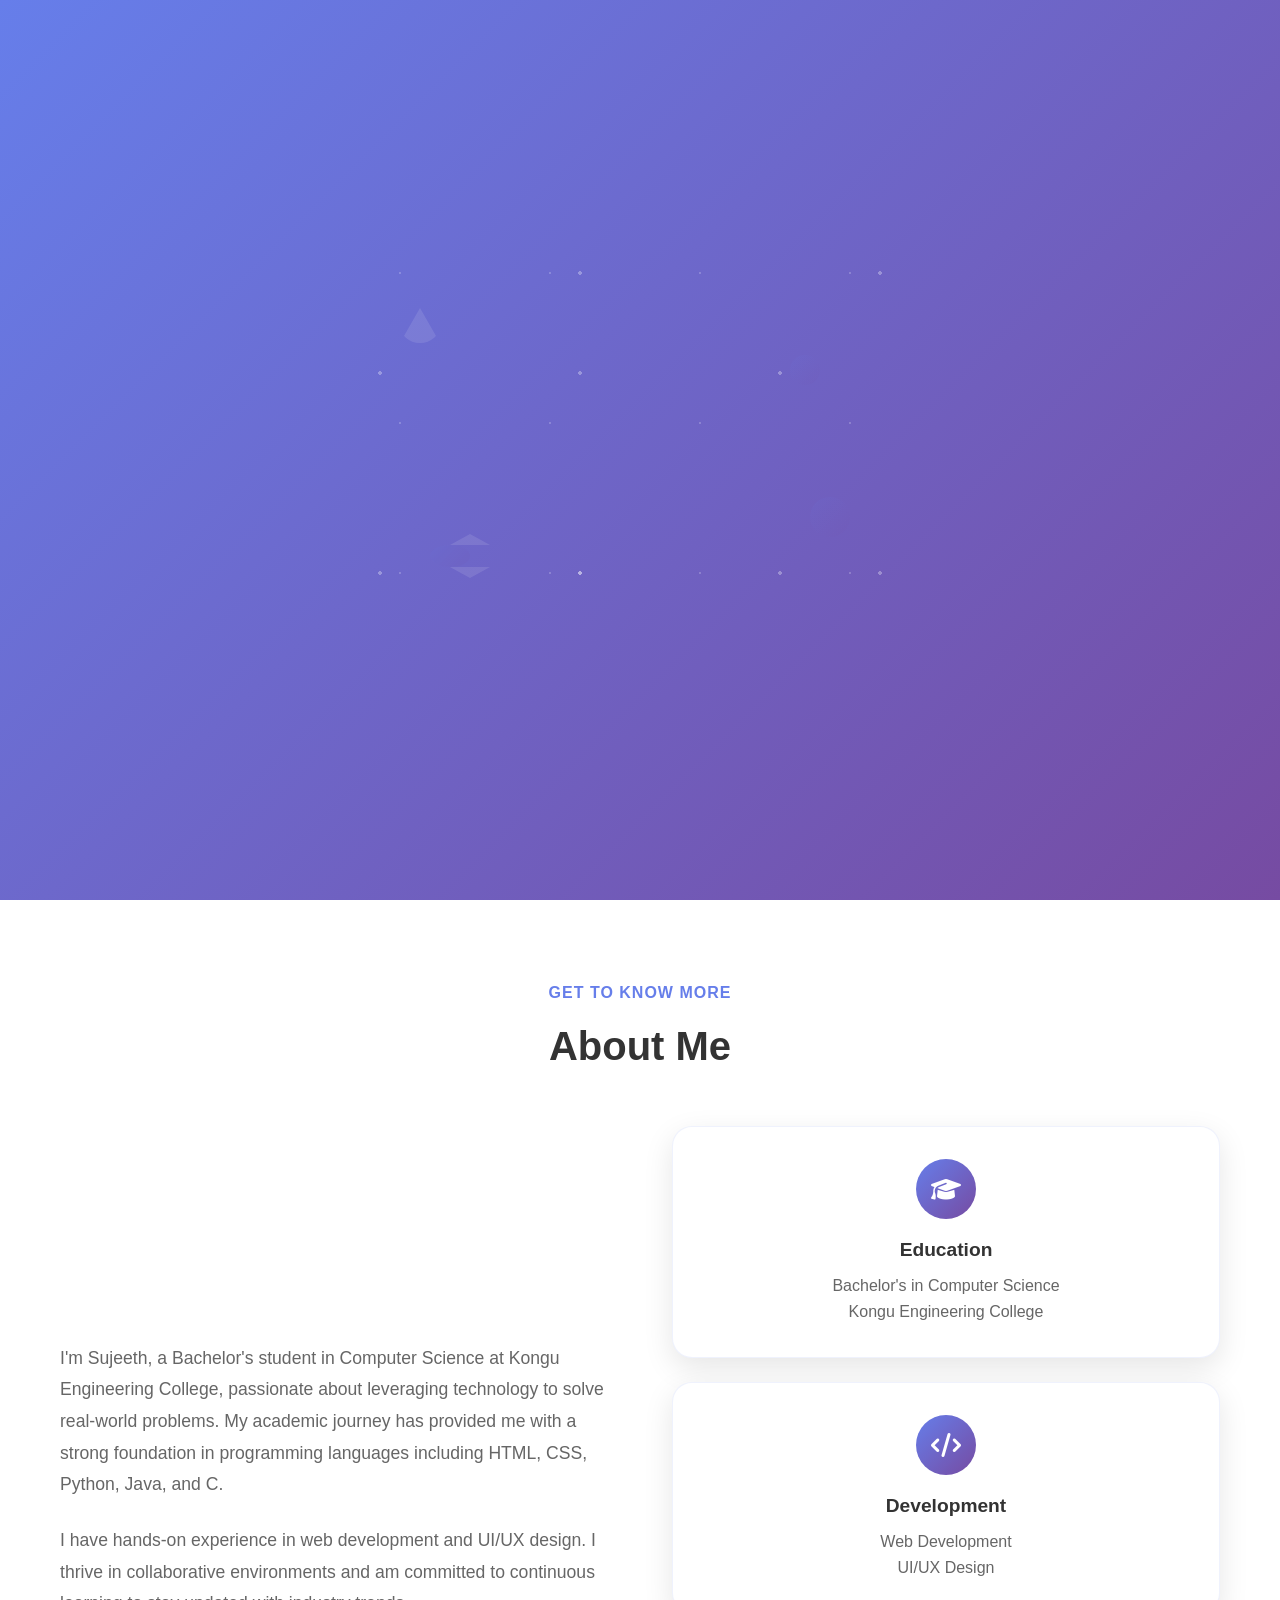
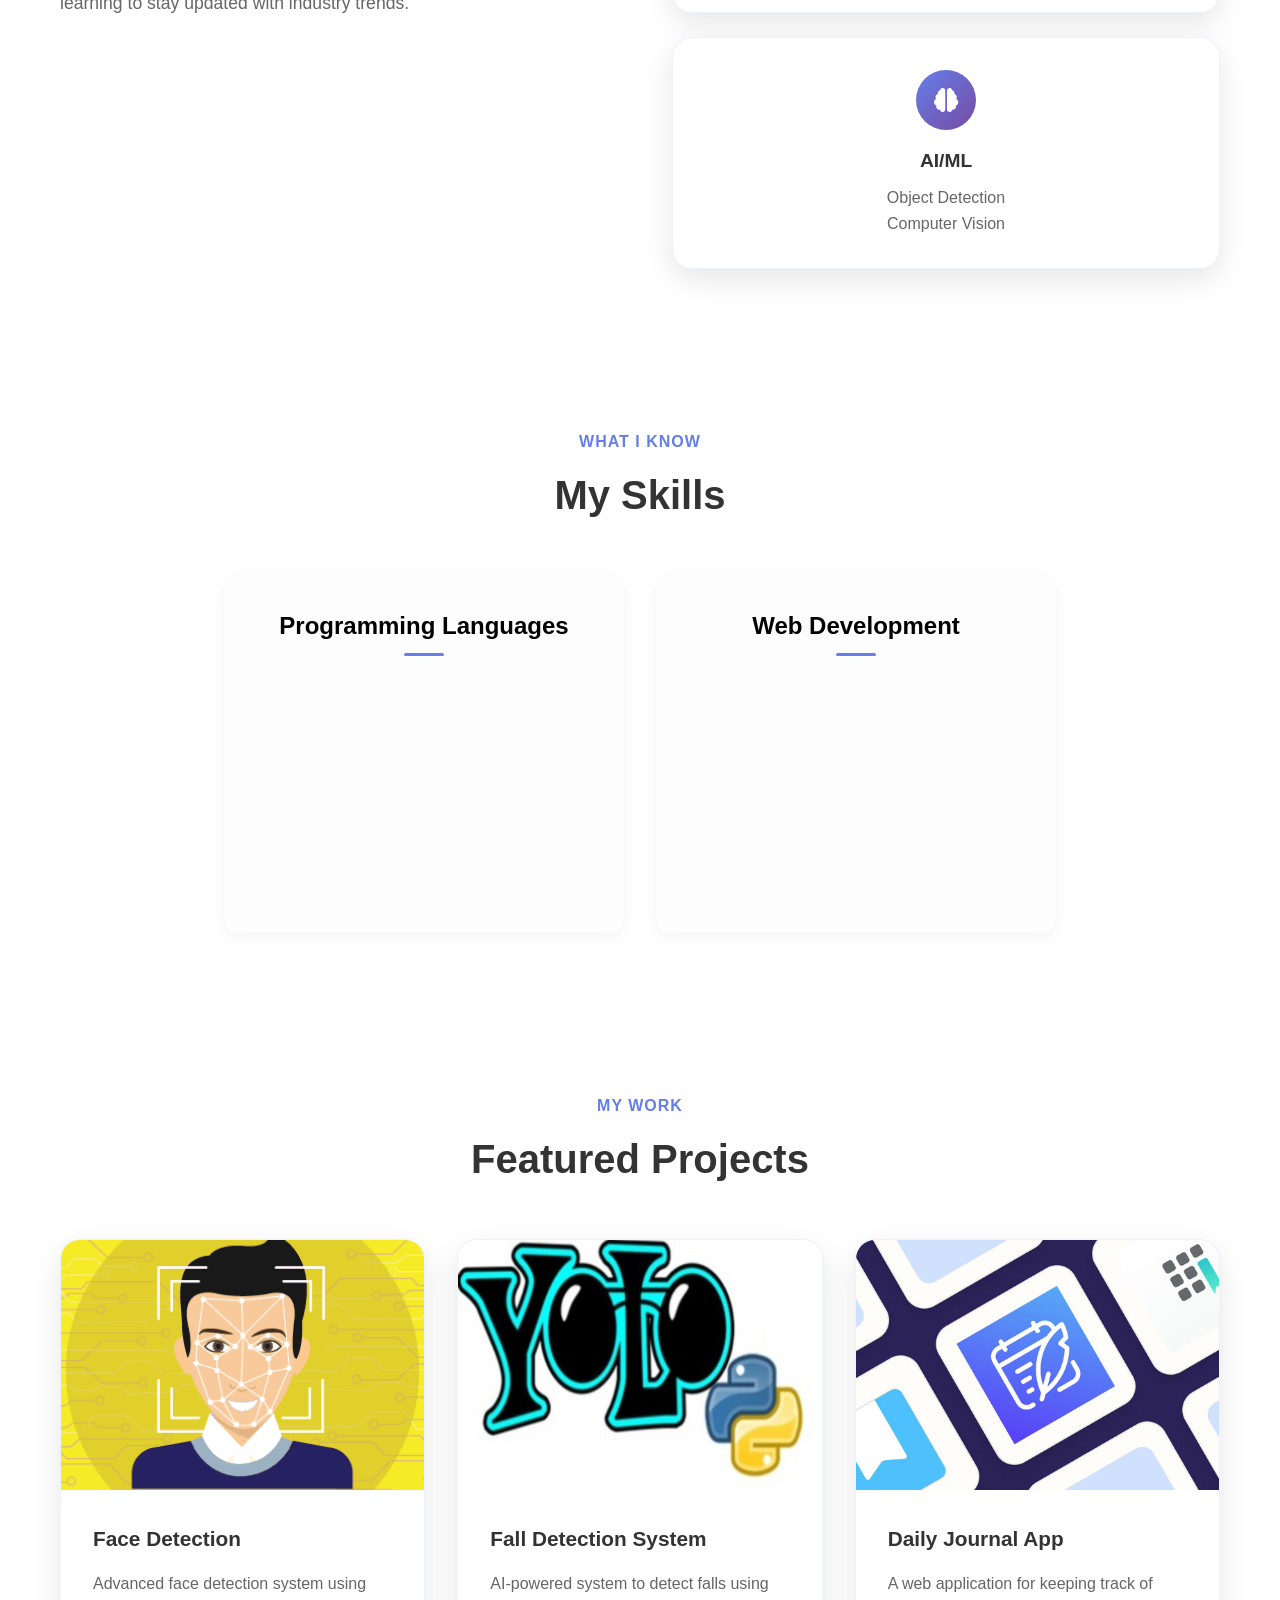
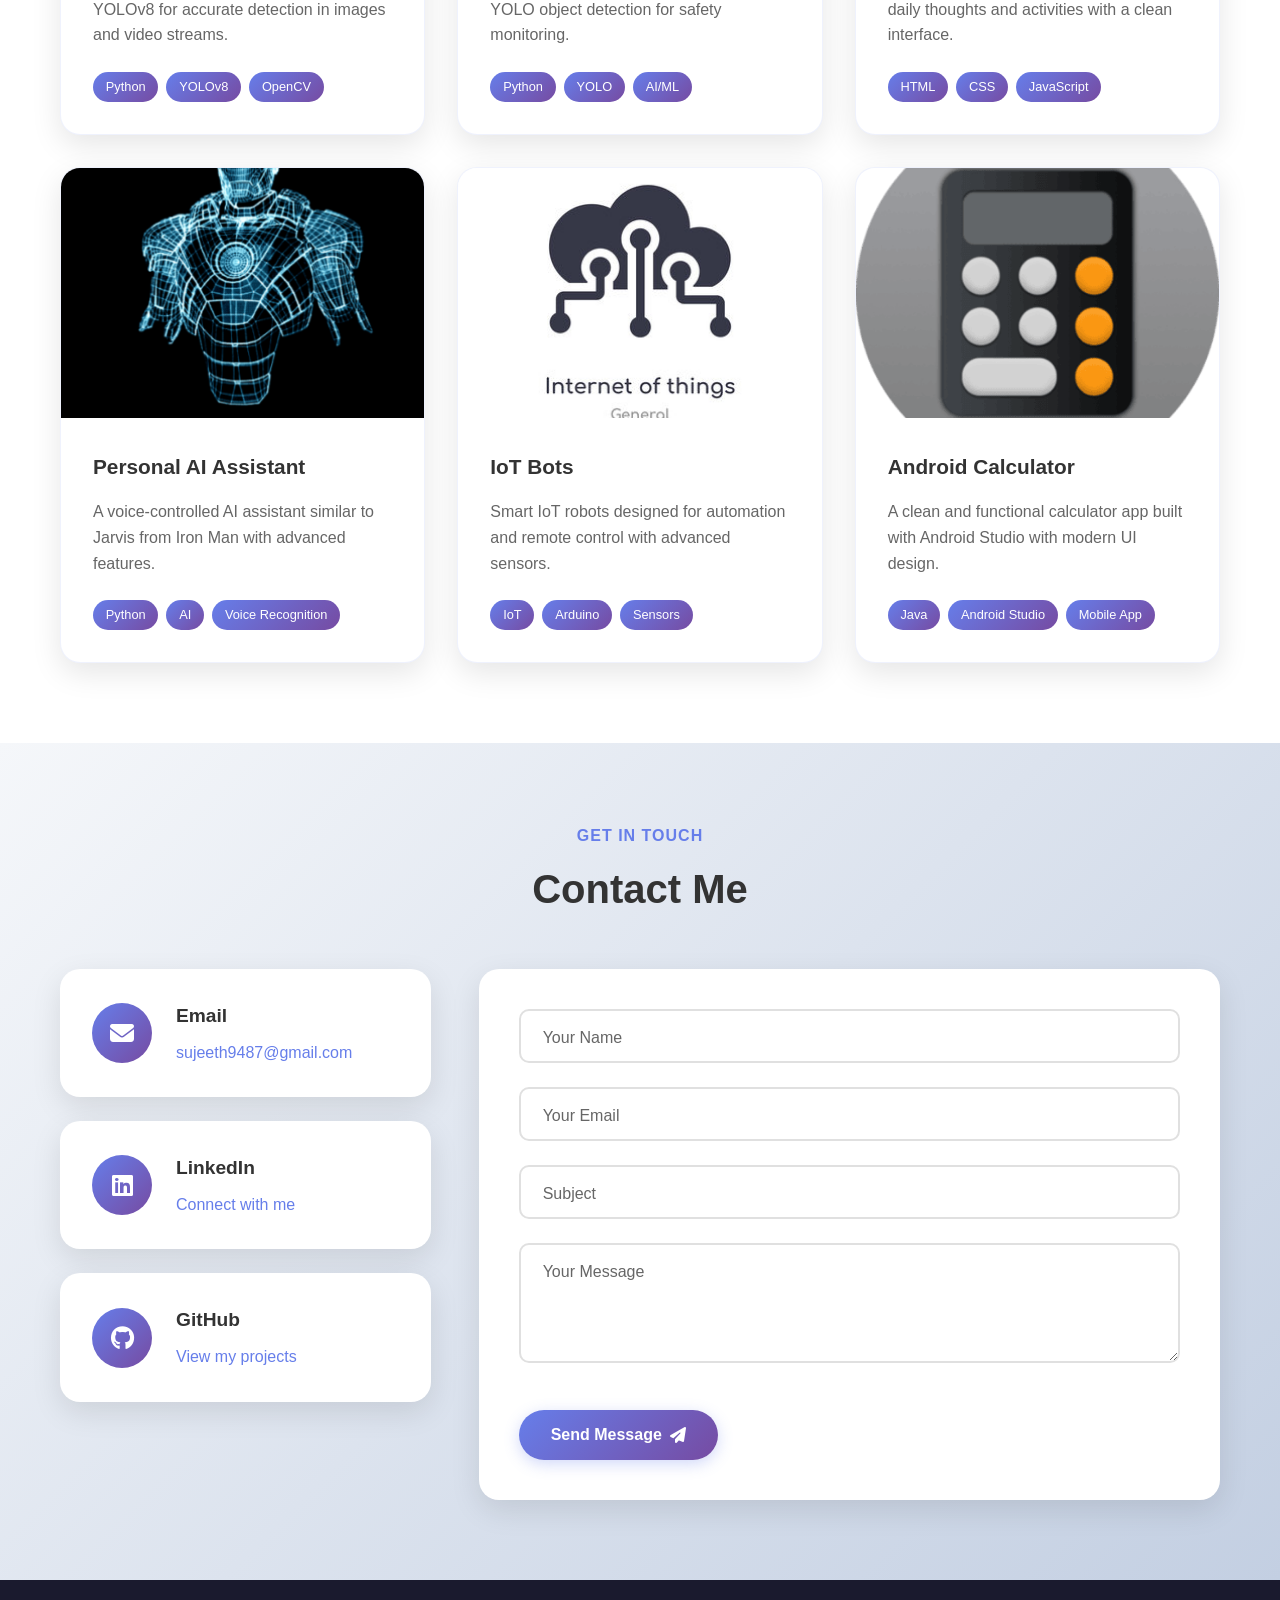
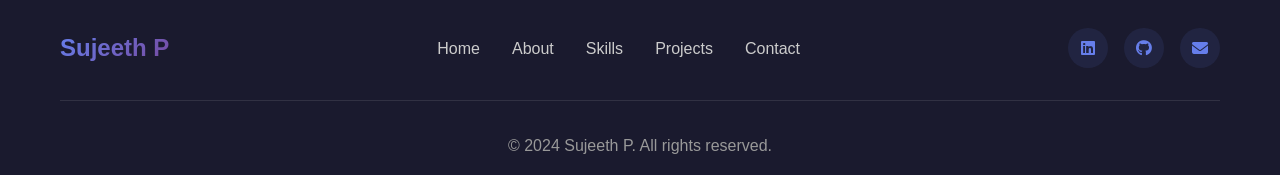
==== commit 84fd3f29: "UI modulation" ====
--- a/index_new.html
+++ b/index_new.html
@@ -133,7 +133,7 @@
                     <span class="typewriter" id="typewriter"></span>
                 </div>
                 <p class="hero-description">
-                    Computer technology  Student at Kongu Engineering College, passionate about technology 
+                    Computer technology Student at Kongu Engineering College, passionate about technology 
                     to solve real-world problems through innovative web development and AI solutions.
                 </p>
                 <div class="hero-buttons">
@@ -160,7 +160,7 @@
             </div>
             <div class="hero-image" data-aos="fade-left" data-aos-duration="1000" data-aos-delay="200">
                 <div class="image-container">
-                    <img src="https://camo.githubusercontent.com/4d9f5ecceb711eec6e2018f38a5677dc657c9738d4a65ba3b928c41c0a45b439/68747470733a2f2f6d69726f2e6d656469756d2e636f6d2f6d61782f313336302f302a37513379765349765f7430696f4a2d5a2e676966" alt="Sujeeth Profile" class="profile-img" style="min-width: 450px;min-height: 450px; object-fit: cover; object-position: 70% 100%;">
+                    <img src="https://camo.githubusercontent.com/4d9f5ecceb711eec6e2018f38a5677dc657c9738d4a65ba3b928c41c0a45b439/68747470733a2f2f6d69726f2e6d656469756d2e636f6d2f6d61782f313336302f302a37513379765349765f7430696f4a2d5a2e676966" alt="Sujeeth Profile" class="profile-img" style="object-fit: cover ; object-position: 70% 100%;" >
                     <div class="floating-shapes">
                         <div class="shape shape-1"></div>
                         <div class="shape shape-2"></div>
@@ -246,62 +246,68 @@
                 <h2 class="section-title">My Skills</h2>
             </div>
             <div class="skills-content">
-  <div class="skills-category">
-    <h3>Programming Languages</h3>
-    <div class="skill-item">
-      <div class="skill-header">
-        <span style="color: black; font-weight: bold;">C</span> 
-      </div>
-      <div class="skill-bar">
-        <div class="skill-progress" data-width="85"></div>
-      </div>
-    </div>
-    <div class="skill-item">
-      <div class="skill-header">
-        <span style="color: black; font-weight: bold;">Java</span> 
-      </div>
-      <div class="skill-bar">
-        <div class="skill-progress" data-width="85"></div>
-      </div>
-    </div>
-    <div class="skill-item">
-      <div class="skill-header">
-        <span style="color: black; font-weight: bold;">Python</span> 
-      </div>
-      <div class="skill-bar">
-        <div class="skill-progress" data-width="80"></div>
-      </div>
-    </div>
-  </div>
-
-  <div class="skills-category">
-    <h3>Web Development</h3>
-    <div class="skill-item">
-      <div class="skill-header">
-        <span style="color: black; font-weight: bold;">HTML </span>      </div>
-      <div class="skill-bar">
-        <div class="skill-progress" data-width="90"></div>
-      </div>
-    </div>
-    <div class="skill-item">
-      <div class="skill-header">
-        <span style="color: black; font-weight: bold;">CSS</span>
-      </div>
-      <div class="skill-bar">
-        <div class="skill-progress" data-width="85"></div>
-      </div>
-    </div>
-    <div class="skill-item">
-      <div class="skill-header">
-        <span style="color: black; font-weight: bold;" >UI/UX Design</span>
-      </div>
-      <div class="skill-bar">
-        <div class="skill-progress" data-width="70"></div>
-      </div>
-    </div>
-  </div>
-</div>
-
+                <div class="skills-category" data-aos="fade-up" data-aos-delay="100">
+                    <h3>Programming Languages</h3>
+                    <div class="skill-item">
+                        <div class="skill-header">
+                            <span>C</span>
+                            <!-- <span>85%</span> -->
+                        </div>
+                        <div class="skill-bar">
+                            <div class="skill-progress" data-width="85"></div>
+                        </div>
+                    </div>
+                    <div class="skill-item">
+                        <div class="skill-header">
+                            <span>Java</span>
+                            <!-- <span>85%</span> -->
+                        </div>
+                        <div class="skill-bar">
+                            <div class="skill-progress" data-width="85"></div>
+                        </div>
+                    </div>
+                    <div class="skill-item">
+                        <div class="skill-header">
+                            <span>Python</span>
+                            <!-- <span>80%</span> -->
+                        </div>
+                        <div class="skill-bar">
+                            <div class="skill-progress" data-width="80"></div>
+                        </div>
+                    </div>
+                </div>
+                
+                <div class="skills-category" data-aos="fade-up" data-aos-delay="200">
+                    <h3>Web Development</h3>
+                    <div class="skill-item">
+                        <div class="skill-header">
+                            <span>HTML</span>
+                            <!-- <span>90%</span> -->
+                        </div>
+                        <div class="skill-bar">
+                            <div class="skill-progress" data-width="90"></div>
+                        </div>
+                    </div>
+                    <div class="skill-item">
+                        <div class="skill-header">
+                            <span>CSS</span>
+                            <!-- <span>85%</span> -->
+                        </div>
+                        <div class="skill-bar">
+                            <div class="skill-progress" data-width="85"></div>
+                        </div>
+                    </div>
+                    <div class="skill-item">
+                        <div class="skill-header">
+                            <span>UI/UX Design</span>
+                            <!-- <span>70%</span> -->
+                        </div>
+                        <div class="skill-bar">
+                            <div class="skill-progress" data-width="70"></div>
+                        </div>
+                    </div>
+                </div>
+            </div>
         </div>
     </section>
 
@@ -415,20 +421,20 @@
 
                 <div class="project-card" data-aos="fade-up" data-aos-delay="600">
                     <div class="project-image">
-                        <img src="assets/dkart.png" alt="D-Kart">
+                        <img src="assets/calc.png" alt="Android Calculator">
                         <div class="project-overlay">
-                            <a href="https://github.com/Sujeeth-P/Dkart_client.git" target="_blank" class="project-link">
+                            <a href="https://github.com/Sujeeth-P/Simple_calc_android-studio" target="_blank" class="project-link">
                                 <i class="fab fa-github"></i>
                             </a>
                         </div>
                     </div>
                     <div class="project-content">
-                        <h3>D-Kart</h3>
-                        <p>A clean and functional e-commerce app built with MERN stack with modern UI design.</p>
+                        <h3>Android Calculator</h3>
+                        <p>A clean and functional calculator app built with Android Studio with modern UI design.</p>
                         <div class="project-tech">
-                            <span>React</span>
-                            <span>Node.js</span>
-                            <span>MongoDB</span>
+                            <span>Java</span>
+                            <span>Android Studio</span>
+                            <span>Mobile App</span>
                         </div>
                     </div>
                 </div>
--- a/style_new.css
+++ b/style_new.css
@@ -538,6 +538,16 @@
     .floating-particles {
         opacity: 0.3;
     }
+    
+    /* Hide hero image on mobile devices */
+    .hero-image {
+        display: none !important;
+    }
+    
+    /* Hide scroll indicator on mobile devices */
+    .scroll-indicator {
+        display: none !important;
+    }
 }
 
 @media (max-width: 480px) {
@@ -617,6 +627,16 @@
     
     .loading-progress {
         margin-bottom: 1rem;
+    }
+    
+    /* Hide hero image on small mobile devices */
+    .hero-image {
+        display: none !important;
+    }
+    
+    /* Hide scroll indicator on small mobile devices */
+    .scroll-indicator {
+        display: none !important;
     }
 }
 
@@ -1619,12 +1639,15 @@
         flex-direction: column;
     }
     
+    /* Hide hero image on mobile devices */
+    .hero-image {
+        display: none !important;
+    }
+
     .about-stats {
         grid-template-columns: 1fr;
         gap: 1rem;
-    }
-    
-    .footer-content {
+    }    .footer-content {
         flex-direction: column;
         gap: 2rem;
         text-align: center;
